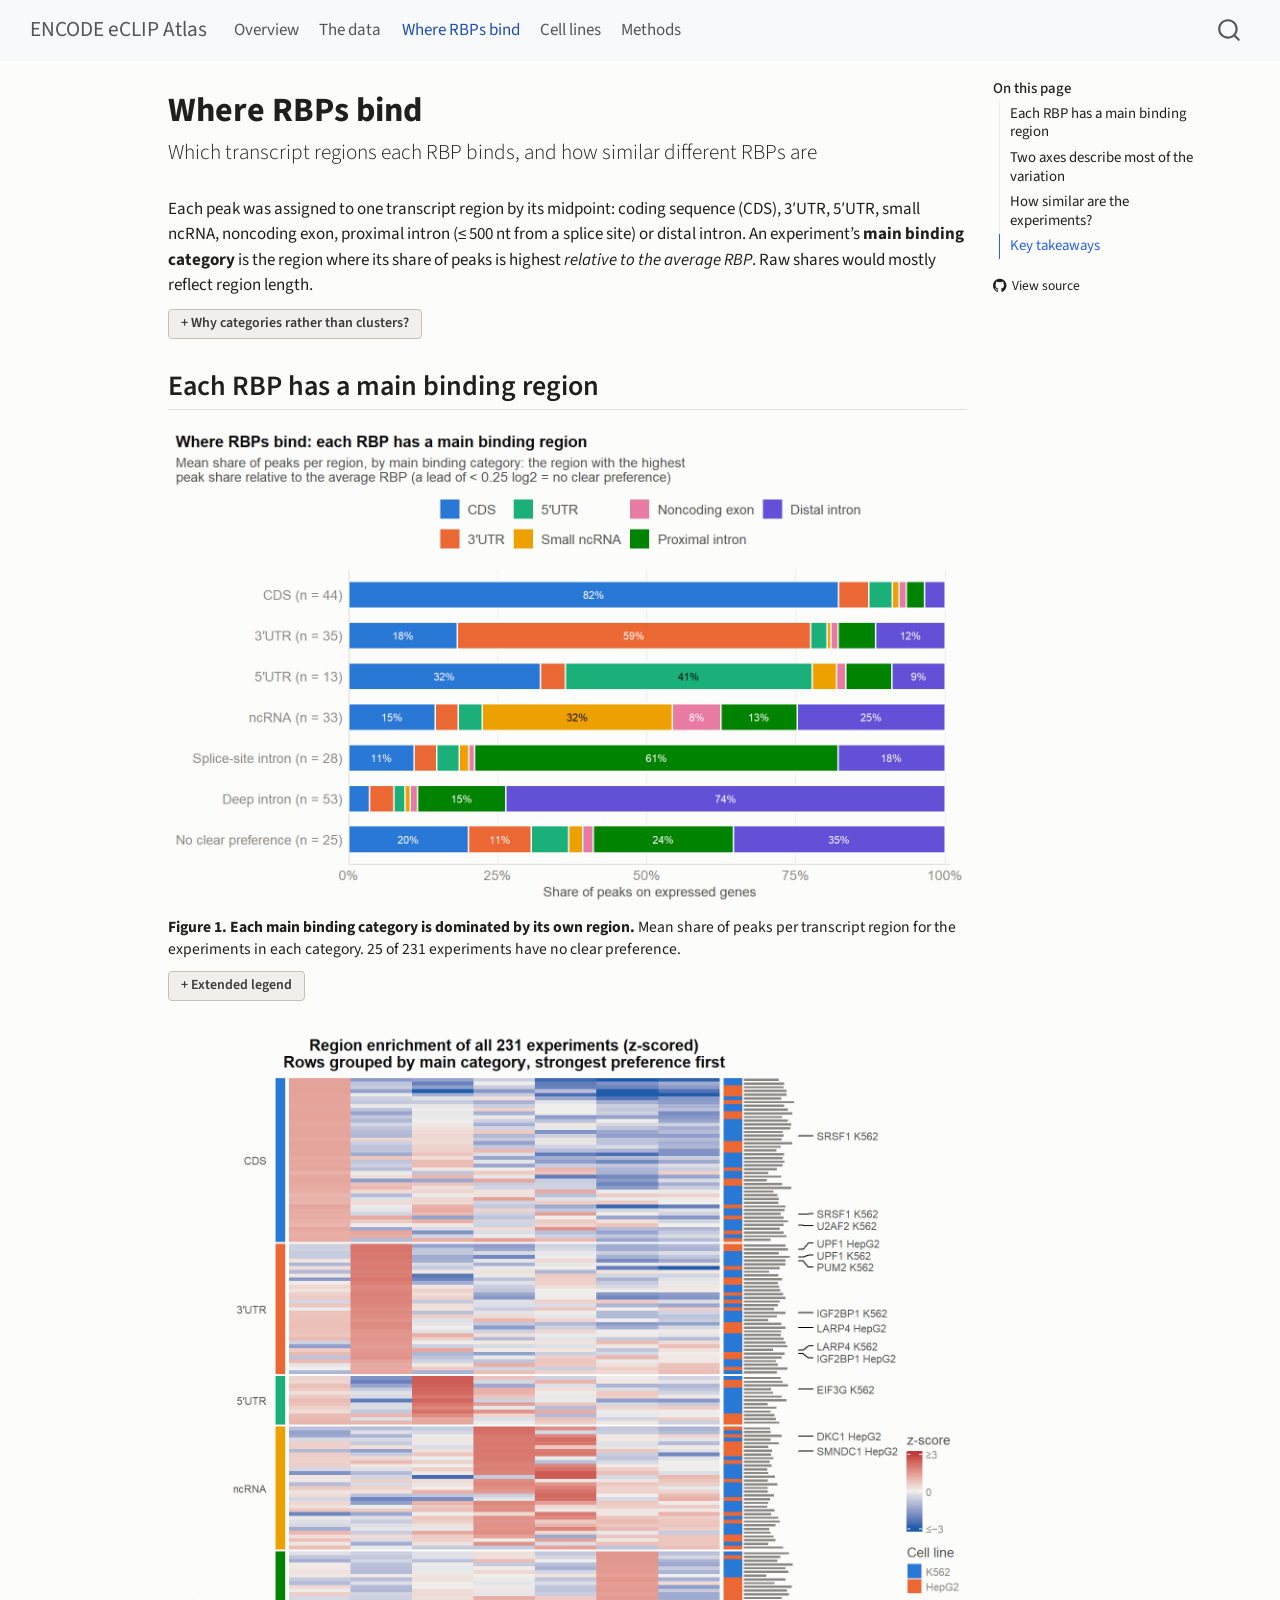
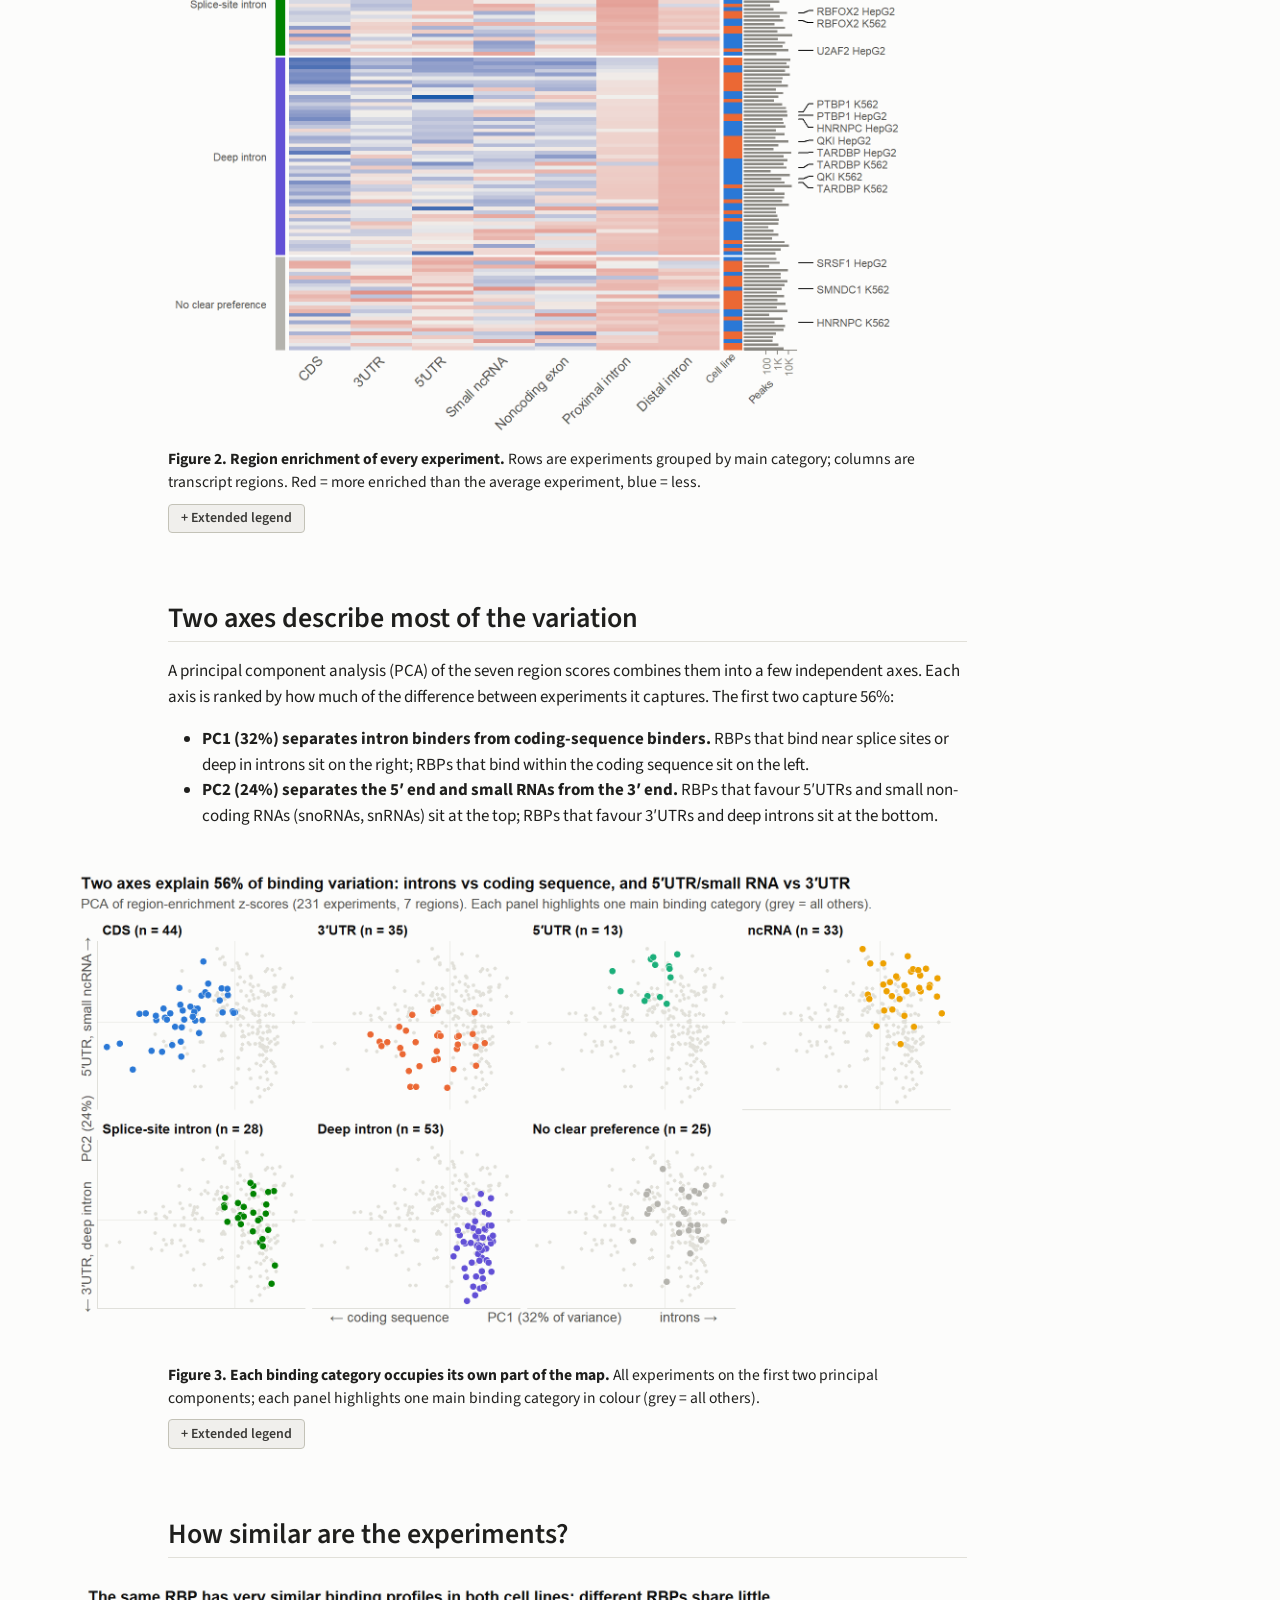
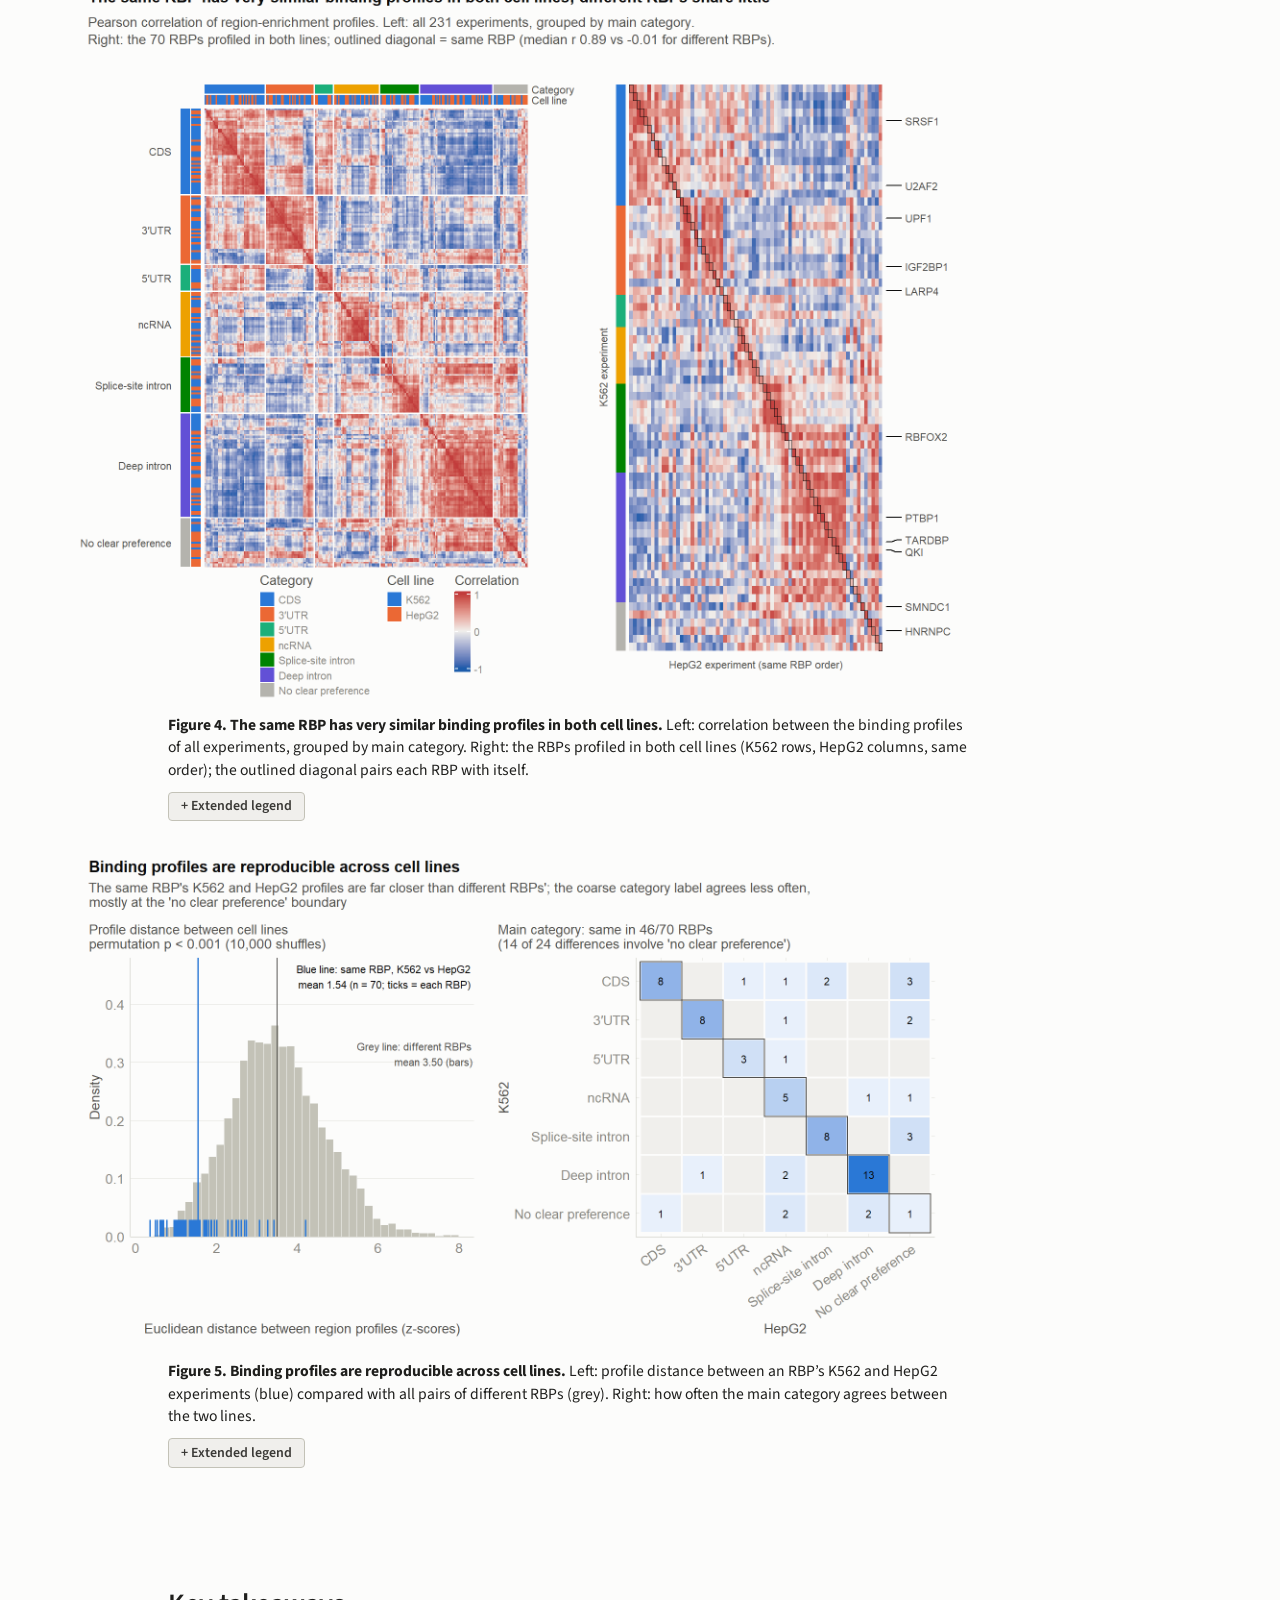
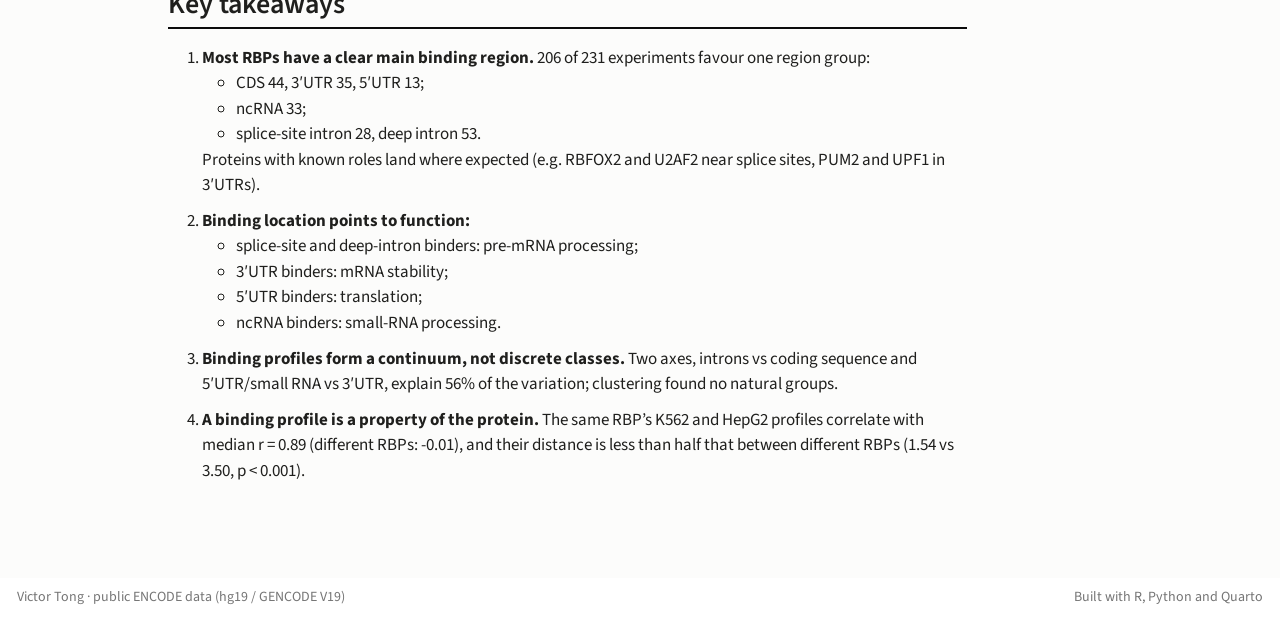
==== report/binding.html @ dcdb687b "Built site for gh-pages" ====
<!DOCTYPE html>
<html xmlns="http://www.w3.org/1999/xhtml" lang="en" xml:lang="en"><head>

<meta charset="utf-8">
<meta name="generator" content="quarto-1.11.9">

<meta name="viewport" content="width=device-width, initial-scale=1.0, user-scalable=yes">


<title>Where RBPs bind – ENCODE eCLIP Atlas</title>
<style>
/* Default styles provided by pandoc.
** See https://pandoc.org/MANUAL.html#variables-for-html for config info.
*/
span.smallcaps{font-variant: small-caps;}
div.columns{display: flex; gap: 1.5em;}
div.column{flex: auto;}
@media screen {
div.columns{gap: min(4vw, 1.5em);}
div.column{overflow-x: auto;}
}
div.hanging-indent{margin-left: 1.5em; text-indent: -1.5em;}
ul.task-list{list-style: none;}
ul.task-list li input[type="checkbox"] {
  width: 0.8em;
  margin: 0 0.8em 0.2em -1em; /* quarto-specific, see https://github.com/quarto-dev/quarto-cli/issues/4556 */ 
  vertical-align: middle;
}
</style>


<script src="../site_libs/quarto-nav/quarto-nav.js"></script>
<script src="../site_libs/quarto-nav/headroom.min.js"></script>
<script src="../site_libs/clipboard/clipboard.min.js"></script>
<script src="../site_libs/quarto-search/autocomplete.umd.js"></script>
<script src="../site_libs/quarto-search/fuse.min.js"></script>
<script src="../site_libs/quarto-search/quarto-search.js"></script>
<meta name="quarto:offset" content="../">
<script src="../site_libs/quarto-html/quarto.js" type="module"></script>
<script src="../site_libs/quarto-html/tabsets/tabsets.js" type="module"></script>
<script src="../site_libs/quarto-html/scrollable-regions/scrollable-regions.js" type="module"></script>
<script src="../site_libs/quarto-html/popper.min.js"></script>
<script src="../site_libs/quarto-html/tippy.umd.min.js"></script>
<script src="../site_libs/quarto-html/anchor.min.js"></script>
<link href="../site_libs/quarto-html/tippy.css" rel="stylesheet">
<link href="../site_libs/quarto-html/quarto-syntax-highlighting-63b5708e65d6cd79cd7618c58d0c21e7.css" rel="stylesheet" id="quarto-text-highlighting-styles">
<script src="../site_libs/bootstrap/bootstrap.min.js"></script>
<link href="../site_libs/bootstrap/bootstrap-icons.css" rel="stylesheet">
<link href="../site_libs/bootstrap/bootstrap-48eea8e06ff06eb442a2daacfce5ac08.min.css" rel="stylesheet" append-hash="true" id="quarto-bootstrap" data-mode="light">
<script id="quarto-search-options" type="application/json">{
  "location": "navbar",
  "copy-button": false,
  "collapse-after": 3,
  "panel-placement": "end",
  "type": "overlay",
  "limit": 50,
  "keyboard-shortcut": [
    "f",
    "/",
    "s"
  ],
  "show-item-context": false,
  "language": {
    "search-no-results-text": "No results",
    "search-matching-documents-text": "matching documents",
    "search-copy-link-title": "Copy link to search",
    "search-hide-matches-text": "Hide additional matches",
    "search-more-match-text": "more match in this document",
    "search-more-matches-text": "more matches in this document",
    "search-clear-button-title": "Clear",
    "search-text-placeholder": "",
    "search-detached-cancel-button-title": "Cancel",
    "search-submit-button-title": "Submit",
    "search-label": "Search"
  }
}</script>


<link rel="stylesheet" href="../report/report.css">
</head>

<body class="nav-fixed quarto-light"><a id="quarto-skip-link" class="visually-hidden-focusable" href="#quarto-document-content">Skip to main content</a>

<div id="quarto-search-results"></div>
  <header id="quarto-header" class="headroom fixed-top">
    <nav class="navbar navbar-expand-lg " data-bs-theme="dark" aria-label="Site">
      <div class="navbar-container container-fluid">
      <div class="navbar-brand-container mx-auto">
    <a class="navbar-brand" href="../index.html">
    <span class="navbar-title">ENCODE eCLIP Atlas</span>
    </a>
  </div>
          <button class="navbar-toggler" type="button" data-bs-toggle="collapse" data-bs-target="#navbarCollapse" aria-controls="navbarCollapse" aria-expanded="false" aria-label="Toggle navigation" onclick="if (window.quartoToggleHeadroom) { window.quartoToggleHeadroom(); }">
  <span class="navbar-toggler-icon"></span>
</button>
          <div class="collapse navbar-collapse" id="navbarCollapse">
            <ul class="navbar-nav navbar-nav-scroll me-auto">
  <li class="nav-item">
    <a class="nav-link" href="../index.html"> 
<span class="menu-text">Overview</span></a>
  </li>  
  <li class="nav-item">
    <a class="nav-link" href="../report/data.html"> 
<span class="menu-text">The data</span></a>
  </li>  
  <li class="nav-item">
    <a class="nav-link active" href="../report/binding.html" aria-current="page"> 
<span class="menu-text">Where RBPs bind</span></a>
  </li>  
  <li class="nav-item">
    <a class="nav-link" href="../report/cross-cell.html"> 
<span class="menu-text">Cell lines</span></a>
  </li>  
  <li class="nav-item">
    <a class="nav-link" href="../report/methods.html"> 
<span class="menu-text">Methods</span></a>
  </li>  
</ul>
          </div> <!-- /navcollapse -->
            <div class="quarto-navbar-tools">
</div>
            <div id="quarto-search" class="" title="Search"></div>
      </div> <!-- /container-fluid -->
    </nav>
</header>
<!-- content -->
<div id="quarto-content" class="quarto-container page-columns page-rows-contents page-layout-article page-navbar">
<!-- sidebar -->
<!-- margin-sidebar -->
    <div id="quarto-margin-sidebar" class="sidebar margin-sidebar">
        <nav id="TOC" role="doc-toc" aria-labelledby="toc-title" class="toc-active">
    <h2 id="toc-title">On this page</h2>
   
  <ul>
  <li><a href="#each-rbp-has-a-main-binding-region" id="toc-each-rbp-has-a-main-binding-region" class="nav-link active" data-scroll-target="#each-rbp-has-a-main-binding-region">Each RBP has a main binding region</a></li>
  <li><a href="#two-axes-describe-most-of-the-variation" id="toc-two-axes-describe-most-of-the-variation" class="nav-link" data-scroll-target="#two-axes-describe-most-of-the-variation">Two axes describe most of the variation</a></li>
  <li><a href="#how-similar-are-the-experiments" id="toc-how-similar-are-the-experiments" class="nav-link" data-scroll-target="#how-similar-are-the-experiments">How similar are the experiments?</a></li>
  <li><a href="#key-takeaways" id="toc-key-takeaways" class="nav-link" data-scroll-target="#key-takeaways">Key takeaways</a></li>
  </ul>
<div class="toc-actions"><ul><li><a href="https://github.com/VictorTong7/encode-eclip-atlas/blob/main/analysis/report/binding.qmd" class="toc-action"><i class="bi bi-github"></i>View source</a></li></ul></div></nav>
    </div>
<!-- main -->
<main class="content page-columns page-full" id="quarto-document-content" tabindex="-1">

<header id="title-block-header" class="quarto-title-block default">
<div class="quarto-title">
<h1 class="title">Where RBPs bind</h1>
<p class="subtitle lead">Which transcript regions each RBP binds, and how similar different RBPs are</p>
</div>



<div class="quarto-title-meta">

    
  
    
  </div>
  


</header>


<p>Each peak was assigned to one transcript region by its midpoint: coding sequence (CDS), 3′UTR, 5′UTR, small ncRNA, noncoding exon, proximal intron (≤ 500 nt from a splice site) or distal intron. An experiment’s <strong>main binding category</strong> is the region where its share of peaks is highest <em>relative to the average RBP</em>. Raw shares would mostly reflect region length.</p>
<details class="legend-more">
<summary>
Why categories rather than clusters?
</summary>
<p>The original plan clustered RBPs by their region profiles. The clusters were weak: mean silhouette 0.18–0.21 for 4–12 clusters, with no natural number of groups, and membership was unstable under resampling. The profiles form a continuum, so a transparent rule (main region, or “no clear preference” if the lead is under 0.25 log2) describes them more honestly.</p>
</details>
<section id="each-rbp-has-a-main-binding-region" class="level2">
<h2 class="anchored" data-anchor-id="each-rbp-has-a-main-binding-region">Each RBP has a main binding region</h2>
<div class="quarto-figure quarto-figure-center">
<figure class="figure">
<p><img src="../results/figures/aim1_landscape_a_region_composition.png" class="img-fluid figure-img" style="width:100.0%"></p>
<figcaption><strong>Figure 1. Each main binding category is dominated by its own region.</strong> Mean share of peaks per transcript region for the experiments in each category. 25 of 231 experiments have no clear preference.</figcaption>
</figure>
</div>
<details class="legend-more">
<summary>
Extended legend
</summary>
<ul>
<li><strong>Experiments:</strong> 231 eCLIP experiments with ≥ 100 peaks; peaks on expressed genes only.</li>
<li><strong>Category rule:</strong> for each region, the experiment’s peak share is compared with the mean share across all experiments in the same cell line (log2 ratio). The category is the group of the highest-scoring region.
<ul>
<li>Groups: CDS; 3′UTR; 5′UTR; ncRNA (small ncRNA + noncoding exon); splice-site intron (proximal intron); deep intron (distal intron).</li>
<li>An experiment whose best group leads the next by &lt; 0.25 log2 (&lt; 1.19×) is labelled “no clear preference”.</li>
</ul></li>
<li><strong>Category sizes:</strong> CDS 44, 3′UTR 35, 5′UTR 13, ncRNA 33, splice-site intron 28, deep intron 53, no clear preference 25.</li>
<li><strong>Bars:</strong> each bar shows the mean share of peaks in each of the 7 regions, averaged over the category’s experiments and normalised to 100%. Labels are shown for segments ≥ 8%.</li>
</ul>
<p>Script: <code>analysis/R/05_binding_landscape_figures.R</code>; data: <code>analysis/results/tables/rbp_categories.tsv</code>.</p>
</details>
<div class="quarto-figure quarto-figure-center">
<figure class="figure">
<p><img src="../results/figures/aim1_landscape_b_enrichment_heatmap.png" class="img-fluid figure-img" style="width:100.0%"></p>
<figcaption><strong>Figure 2. Region enrichment of every experiment.</strong> Rows are experiments grouped by main category; columns are transcript regions. Red = more enriched than the average experiment, blue = less.</figcaption>
</figure>
</div>
<details class="legend-more">
<summary>
Extended legend
</summary>
<ul>
<li><strong>Enrichment:</strong> for each experiment and region, log2 of the region’s share of peaks (on expressed genes) divided by the region’s share of the expressed transcriptome’s length in that cell line.</li>
<li><strong>Scaling:</strong> values are z-scored per region across the 231 experiments and capped at ±3. Z-scoring removes the region-wide length effect, under which introns look depleted for every RBP.</li>
<li><strong>Row order:</strong> grouped by main category, strongest preference (largest lead) first.</li>
<li><strong>Right-hand annotations:</strong> cell line, peak count (log scale) and selected well-studied RBPs.</li>
</ul>
<p>Script: <code>analysis/R/05_binding_landscape_figures.R</code>; data: <code>analysis/results/tables/rbp_clusters.tsv</code> (z-scores).</p>
</details>
</section>
<section id="two-axes-describe-most-of-the-variation" class="level2 page-columns page-full">
<h2 class="anchored" data-anchor-id="two-axes-describe-most-of-the-variation">Two axes describe most of the variation</h2>
<p>A principal component analysis (PCA) of the seven region scores combines them into a few independent axes. Each axis is ranked by how much of the difference between experiments it captures. The first two capture 56%:</p>
<ul>
<li><strong>PC1 (32%) separates intron binders from coding-sequence binders.</strong> RBPs that bind near splice sites or deep in introns sit on the right; RBPs that bind within the coding sequence sit on the left.</li>
<li><strong>PC2 (24%) separates the 5′ end and small RNAs from the 3′ end.</strong> RBPs that favour 5′UTRs and small non-coding RNAs (snoRNAs, snRNAs) sit at the top; RBPs that favour 3′UTRs and deep introns sit at the bottom.</li>
</ul>
<div class="quarto-figure quarto-figure-center page-columns page-full">
<figure class="figure page-columns page-full">
<p class="page-columns page-full"><img src="../results/figures/aim1_landscape_c_pca.png" class="img-fluid figure-img column-page-left"></p>
<figcaption><strong>Figure 3. Each binding category occupies its own part of the map.</strong> All experiments on the first two principal components; each panel highlights one main binding category in colour (grey = all others).</figcaption>
</figure>
</div>
<details class="legend-more">
<summary>
Extended legend
</summary>
<ul>
<li><strong>PCA:</strong> run on the 231 × 7 matrix of z-scored region enrichments (Figure 2), centred, without further scaling (<code>prcomp</code> in R).</li>
<li><strong>Variance explained:</strong> PC1 32%, PC2 24%, PC3 14%. PC3 is not shown; it mainly separates 3′UTR and noncoding-exon binding.</li>
<li><strong>Axis meaning:</strong> the arrow labels come from the region loadings (<code>analysis/results/tables/pca_loadings.tsv</code>).
<ul>
<li>PC1: positive for proximal and distal intron, negative for CDS.</li>
<li>PC2: positive for 5′UTR and small ncRNA, negative for 3′UTR and distal intron.</li>
</ul></li>
<li><strong>Points:</strong> each point is one experiment, in the same position in every panel.</li>
<li><strong>Caveat:</strong> the categories were assigned from the same region profiles, so some separation is expected by construction. The figure shows where the categories sit within the continuous variation.</li>
</ul>
<p>Script: <code>analysis/R/05_binding_landscape_figures.R</code>; data: <code>analysis/results/tables/pca_variance.tsv</code>, <code>pca_loadings.tsv</code>.</p>
</details>
</section>
<section id="how-similar-are-the-experiments" class="level2 page-columns page-full">
<h2 class="anchored" data-anchor-id="how-similar-are-the-experiments">How similar are the experiments?</h2>
<div class="quarto-figure quarto-figure-center page-columns page-full">
<figure class="figure page-columns page-full">
<p class="page-columns page-full"><img src="../results/figures/aim1_landscape_d_similarity.png" class="img-fluid figure-img column-page-left"></p>
<figcaption><strong>Figure 4. The same RBP has very similar binding profiles in both cell lines.</strong> Left: correlation between the binding profiles of all experiments, grouped by main category. Right: the RBPs profiled in both cell lines (K562 rows, HepG2 columns, same order); the outlined diagonal pairs each RBP with itself.</figcaption>
</figure>
</div>
<details class="legend-more">
<summary>
Extended legend
</summary>
<ul>
<li><strong>Similarity:</strong> Pearson correlation between two experiments’ 7-value z-scored region profiles (Figure 2). Red = similar, blue = opposite profiles.</li>
<li><strong>Left (231 × 231 experiments):</strong> rows and columns are grouped by main category. Within each category they are ordered by average-linkage hierarchical clustering on 1 − r. Side bars show category and cell line.</li>
<li><strong>Right (70 RBPs with ≥ 100 peaks in both lines):</strong> rows are K562 experiments, columns the HepG2 experiment of the same RBP, in the same order, so the diagonal (outlined) compares each RBP with itself. Where an RBP has two K562 experiments, the first listed is used. About ten well-studied RBPs are labelled.</li>
<li><strong>Result:</strong> same-RBP median r = 0.89; different RBPs median r = -0.01.</li>
</ul>
<p>Script: <code>analysis/R/05_binding_landscape_figures.R</code>.</p>
</details>
<div class="quarto-figure quarto-figure-center page-columns page-full">
<figure class="figure page-columns page-full">
<p class="page-columns page-full"><img src="../results/figures/aim1_landscape_e_concordance.png" class="img-fluid figure-img column-page-left"></p>
<figcaption><strong>Figure 5. Binding profiles are reproducible across cell lines.</strong> Left: profile distance between an RBP’s K562 and HepG2 experiments (blue) compared with all pairs of different RBPs (grey). Right: how often the main category agrees between the two lines.</figcaption>
</figure>
</div>
<details class="legend-more">
<summary>
Extended legend
</summary>
<ul>
<li><strong>Distance:</strong> Euclidean distance between two experiments’ z-scored region profiles.</li>
<li><strong>Left:</strong>
<ul>
<li>grey histogram: all 4,830 K562–HepG2 pairs of <em>different</em> RBPs (mean 3.50);</li>
<li>blue ticks: the 70 same-RBP pairs (mean 1.54);</li>
<li>vertical lines: the two means.</li>
</ul></li>
<li><strong>Test:</strong> permutation test (10,000 random re-pairings of K562 and HepG2 experiments, one-sided), p &lt; 0.001.</li>
<li><strong>Right:</strong> cross-tabulation of main category in K562 (rows) and HepG2 (columns) for the 70 RBPs; the diagonal (outlined) means agreement.
<ul>
<li>The category agrees in 46 of 70.</li>
<li>Most disagreements involve “no clear preference”: an experiment near the 0.25 log2 cut-off can fall on either side in the two lines even when the profiles are similar.</li>
</ul></li>
</ul>
<p>Script: <code>analysis/R/05_binding_landscape_figures.R</code>; data: <code>analysis/results/tables/concordance.tsv</code>, <code>category_concordance.tsv</code>.</p>
</details>
</section>
<section id="key-takeaways" class="level2">
<h2 class="anchored" data-anchor-id="key-takeaways">Key takeaways</h2>
<ol type="1">
<li><strong>Most RBPs have a clear main binding region.</strong> 206 of 231 experiments favour one region group:
<ul>
<li>CDS 44, 3′UTR 35, 5′UTR 13;</li>
<li>ncRNA 33;</li>
<li>splice-site intron 28, deep intron 53.</li>
</ul>
Proteins with known roles land where expected (e.g.&nbsp;RBFOX2 and U2AF2 near splice sites, PUM2 and UPF1 in 3′UTRs).</li>
<li><strong>Binding location points to function:</strong>
<ul>
<li>splice-site and deep-intron binders: pre-mRNA processing;</li>
<li>3′UTR binders: mRNA stability;</li>
<li>5′UTR binders: translation;</li>
<li>ncRNA binders: small-RNA processing.</li>
</ul></li>
<li><strong>Binding profiles form a continuum, not discrete classes.</strong> Two axes, introns vs coding sequence and 5′UTR/small RNA vs 3′UTR, explain 56% of the variation; clustering found no natural groups.</li>
<li><strong>A binding profile is a property of the protein.</strong> The same RBP’s K562 and HepG2 profiles correlate with median r = 0.89 (different RBPs: -0.01), and their distance is less than half that between different RBPs (1.54 vs 3.50, p &lt; 0.001).</li>
</ol>


</section>

</main> <!-- /main -->
<script id="quarto-html-after-body" type="application/javascript">
  window.document.addEventListener("DOMContentLoaded", function (event) {
    const icon = "";
    const anchorJS = new window.AnchorJS();
    anchorJS.options = {
      placement: 'right',
      icon: icon
    };
    anchorJS.add('.anchored');
    const isCodeAnnotation = (el) => {
      for (const clz of el.classList) {
        if (clz.startsWith('code-annotation-')) {                     
          return true;
        }
      }
      return false;
    }
    const onCopySuccess = function(e) {
      // button target
      const button = e.trigger;
      // don't keep focus
      button.blur();
      // flash "checked"
      button.classList.add('code-copy-button-checked');
      var currentTitle = button.getAttribute("title");
      button.setAttribute("title", "Copied!");
      let tooltip;
      if (window.bootstrap) {
        button.setAttribute("data-bs-toggle", "tooltip");
        button.setAttribute("data-bs-placement", "left");
        button.setAttribute("data-bs-title", "Copied!");
        tooltip = new bootstrap.Tooltip(button, 
          { trigger: "manual", 
            customClass: "code-copy-button-tooltip",
            offset: [0, -8]});
        tooltip.show();    
      }
      setTimeout(function() {
        if (tooltip) {
          tooltip.hide();
          button.removeAttribute("data-bs-title");
          button.removeAttribute("data-bs-toggle");
          button.removeAttribute("data-bs-placement");
        }
        button.setAttribute("title", currentTitle);
        button.classList.remove('code-copy-button-checked');
      }, 1000);
      // clear code selection
      e.clearSelection();
    }
    const getTextToCopy = function(trigger) {
      const outerScaffold = trigger.parentElement.cloneNode(true);
      const codeEl = outerScaffold.querySelector('code');
      for (const childEl of codeEl.children) {
        if (isCodeAnnotation(childEl)) {
          childEl.remove();
        }
      }
      return codeEl.innerText;
    }
    const clipboard = new window.ClipboardJS('.code-copy-button:not([data-in-quarto-modal])', {
      text: getTextToCopy
    });
    clipboard.on('success', onCopySuccess);
    if (window.document.getElementById('quarto-embedded-source-code-modal')) {
      const clipboardModal = new window.ClipboardJS('.code-copy-button[data-in-quarto-modal]', {
        text: getTextToCopy,
        container: window.document.getElementById('quarto-embedded-source-code-modal')
      });
      clipboardModal.on('success', onCopySuccess);
    }
      var localhostRegex = new RegExp(/^(?:http|https):\/\/localhost\:?[0-9]*\//);
      var mailtoRegex = new RegExp(/^mailto:/);
        var filterRegex = new RegExp("https:\/\/victortong7\.github\.io\/encode-eclip-atlas\/");
      var isInternal = (href) => {
          return filterRegex.test(href) || localhostRegex.test(href) || mailtoRegex.test(href);
      }
      // Inspect non-navigation links and adorn them if external
      window.quartoDecorateExternalLinks = function (root) {
     var links = (root || window.document).querySelectorAll('a[href]:not(.nav-link):not(.navbar-brand):not(.toc-action):not(.sidebar-link):not(.sidebar-item-toggle):not(.pagination-link):not(.no-external):not([aria-hidden]):not(.dropdown-item):not(.quarto-navigation-tool):not(.about-link)');
      for (var i=0; i<links.length; i++) {
        const link = links[i];
        if (!isInternal(link.href)) {
          // undo the damage that might have been done by quarto-nav.js in the case of
          // links that we want to consider external
          if (link.dataset.originalHref !== undefined) {
            link.href = link.dataset.originalHref;
          }
          if (!link.classList.contains('no-external-icon')) {
          }
        }
      }
      };
      window.quartoDecorateExternalLinks(window.document);
    // Esc closes the popup (WCAG 1.4.13) and focus leaving both trigger and
    // popup closes it (WCAG 2.4.11); tippy handles neither for interactive popups.
    const hideOnEscAndFocusOut = {
      name: 'hideOnEscAndFocusOut',
      defaultValue: true,
      fn(instance) {
        const dismiss = () => {
          // A show scheduled by the trigger delay would otherwise reopen it
          instance.clearDelayTimeouts();
          instance.hide();
        };
        const onKeyDown = (event) => {
          if (event.key !== 'Escape') {
            return;
          }
          // Keep Esc from also reaching page handlers (e.g. reveal.js overview),
          // except an open reveal.js slide menu, which Esc should close too.
          // The menu handles keys only when its keyboard option is on.
          const menuHandlesEsc = window.Reveal?.getPlugin?.('menu')?.isOpen() &&
            window.Reveal.getConfig().menu?.keyboard !== false;
          if (!menuHandlesEsc) {
            event.stopPropagation();
          }
          if (instance.popper.contains(window.document.activeElement)) {
            // Disabled while refocusing so the focus trigger does not reopen it
            instance.disable();
            instance.reference.focus();
            instance.enable();
          }
          dismiss();
        };
        const onFocusOut = (event) => {
          const target = event.relatedTarget;
          if (target && !instance.reference.contains(target) &&
              !instance.popper.contains(target)) {
            dismiss();
          }
        };
        // On the trigger too: a click trigger (code-annotations: select) has no
        // blur handling. Attached for the instance's lifetime so leaving the
        // trigger also cancels a show still pending on the trigger delay.
        instance.reference.addEventListener('focusout', onFocusOut);
        return {
          onShow() {
            window.document.addEventListener('keydown', onKeyDown, true);
            instance.popper.addEventListener('focusout', onFocusOut);
          },
          onHide() {
            window.document.removeEventListener('keydown', onKeyDown, true);
            instance.popper.removeEventListener('focusout', onFocusOut);
          },
          onDestroy() {
            instance.reference.removeEventListener('focusout', onFocusOut);
          },
        };
      },
    };
    function tippyHover(el, contentFn, onTriggerFn, onUntriggerFn) {
      const config = {
        allowHTML: true,
        maxWidth: 500,
        delay: 100,
        arrow: false,
        appendTo: function(el) {
            return el.parentElement;
        },
        interactive: true,
        interactiveBorder: 10,
        theme: 'quarto',
        placement: 'bottom-start',
        plugins: [hideOnEscAndFocusOut],
      };
      if (contentFn) {
        config.content = contentFn;
      }
      if (onTriggerFn) {
        config.onTrigger = onTriggerFn;
      }
      if (onUntriggerFn) {
        config.onUntrigger = onUntriggerFn;
      }
      window.tippy(el, config); 
    }
    const noterefs = window.document.querySelectorAll('a[role="doc-noteref"]');
    for (var i=0; i<noterefs.length; i++) {
      const ref = noterefs[i];
      tippyHover(ref, function() {
        // use id or data attribute instead here
        let href = ref.getAttribute('data-footnote-href') || ref.getAttribute('href');
        try { href = new URL(href).hash; } catch {}
        const id = href.replace(/^#\/?/, "");
        const note = window.document.getElementById(id);
        if (note) {
          return note.innerHTML;
        } else {
          return "";
        }
      });
    }
    const xrefs = window.document.querySelectorAll('a.quarto-xref');
    const processXRef = (id, note) => {
      // Strip column container classes
      const stripColumnClz = (el) => {
        el.classList.remove("page-full", "page-columns");
        if (el.children) {
          for (const child of el.children) {
            stripColumnClz(child);
          }
        }
      }
      stripColumnClz(note)
      if (id === null || id.startsWith('sec-')) {
        // Special case sections, only their first couple elements
        const container = document.createElement("div");
        if (note.children && note.children.length > 2) {
          container.appendChild(note.children[0].cloneNode(true));
          for (let i = 1; i < note.children.length; i++) {
            const child = note.children[i];
            if (child.tagName === "P" && child.innerText === "") {
              continue;
            } else {
              container.appendChild(child.cloneNode(true));
              break;
            }
          }
          if (window.Quarto?.typesetMath) {
            window.Quarto.typesetMath(container);
          }
          return container.innerHTML
        } else {
          if (window.Quarto?.typesetMath) {
            window.Quarto.typesetMath(note);
          }
          return note.innerHTML;
        }
      } else {
        // Remove any anchor links if they are present
        const anchorLink = note.querySelector('a.anchorjs-link');
        if (anchorLink) {
          anchorLink.remove();
        }
        if (window.Quarto?.typesetMath) {
          window.Quarto.typesetMath(note);
        }
        if (note.classList.contains("callout")) {
          return note.outerHTML;
        } else {
          return note.innerHTML;
        }
      }
    }
    for (var i=0; i<xrefs.length; i++) {
      const xref = xrefs[i];
      tippyHover(xref, undefined, function(instance) {
        instance.disable();
        let url = xref.getAttribute('href');
        let hash = undefined; 
        if (url.startsWith('#')) {
          hash = url;
        } else {
          try { hash = new URL(url).hash; } catch {}
        }
        if (hash) {
          const id = hash.replace(/^#\/?/, "");
          const note = window.document.getElementById(id);
          if (note !== null) {
            try {
              const html = processXRef(id, note.cloneNode(true));
              instance.setContent(html);
            } finally {
              instance.enable();
              instance.show();
            }
          } else {
            // See if we can fetch this
            fetch(url.split('#')[0])
            .then(res => res.text())
            .then(html => {
              const parser = new DOMParser();
              const htmlDoc = parser.parseFromString(html, "text/html");
              const note = htmlDoc.getElementById(id);
              if (note !== null) {
                const html = processXRef(id, note);
                instance.setContent(html);
              } 
            }).finally(() => {
              instance.enable();
              instance.show();
            });
          }
        } else {
          // See if we can fetch a full url (with no hash to target)
          // This is a special case and we should probably do some content thinning / targeting
          fetch(url)
          .then(res => res.text())
          .then(html => {
            const parser = new DOMParser();
            const htmlDoc = parser.parseFromString(html, "text/html");
            const note = htmlDoc.querySelector('main.content');
            if (note !== null) {
              // This should only happen for chapter cross references
              // (since there is no id in the URL)
              // remove the first header
              if (note.children.length > 0 && note.children[0].tagName === "HEADER") {
                note.children[0].remove();
              }
              const html = processXRef(null, note);
              instance.setContent(html);
            } 
          }).finally(() => {
            instance.enable();
            instance.show();
          });
        }
      }, function(instance) {
      });
    }
        let selectedAnnoteEl;
        const selectorForAnnotation = ( cell, annotation) => {
          let cellAttr = 'data-code-cell="' + cell + '"';
          let lineAttr = 'data-code-annotation="' +  annotation + '"';
          const selector = 'span[' + cellAttr + '][' + lineAttr + ']';
          return selector;
        }
        const selectCodeLines = (annoteEl) => {
          const doc = window.document;
          const targetCell = annoteEl.getAttribute("data-target-cell");
          const targetAnnotation = annoteEl.getAttribute("data-target-annotation");
          const annoteSpan = window.document.querySelector(selectorForAnnotation(targetCell, targetAnnotation));
          const lines = annoteSpan.getAttribute("data-code-lines").split(",");
          const lineIds = lines.map((line) => {
            return targetCell + "-" + line;
          })
          // Each band is positioned against its own containing block, which is
          // not the offsetParent of the lines, so place it from client rects.
          const placeBand = (band, firstEl, lastEl, codeBlock) => {
            const container = band.offsetParent;
            if (container === null) {
              return;
            }
            const containerRect = container.getBoundingClientRect();
            // Reveal.js scales slides with a transform, so convert client
            // pixels back to the CSS pixels of the container.
            const scale = containerRect.height / container.offsetHeight || 1;
            const firstRect = firstEl.getBoundingClientRect();
            const lastRect = lastEl.getBoundingClientRect();
            const top = (firstRect.top - containerRect.top) / scale - container.clientTop + container.scrollTop;
            const height = (lastRect.bottom - firstRect.top) / scale;
            band.style.top = top - 2 + "px";
            band.style.height = height + 4 + "px";
            if (codeBlock) {
              // Without the copy button wrapper, the containing block is wider
              // than the code block, so span the code block explicitly.
              const blockRect = codeBlock.getBoundingClientRect();
              band.style.left = (blockRect.left - containerRect.left) / scale - container.clientLeft + container.scrollLeft + "px";
              band.style.width = blockRect.width / scale + "px";
            }
          };
          if (lineIds.length > 0) {
            const el = window.document.getElementById(lineIds[0]);
            const lastEl = window.document.getElementById(lineIds[lineIds.length - 1]);
            const parent = el.parentElement.parentElement;
            // cook up a div (if necessary) and position it
            let div = window.document.getElementById("code-annotation-line-highlight");
            if (div === null) {
              div = window.document.createElement("div");
              div.setAttribute("id", "code-annotation-line-highlight");
              div.style.position = 'absolute';
              parent.appendChild(div);
            }
            placeBand(div, el, lastEl, parent.closest("div.sourceCode") || parent);
            let gutterDiv = window.document.getElementById("code-annotation-line-highlight-gutter");
            if (gutterDiv === null) {
              gutterDiv = window.document.createElement("div");
              gutterDiv.setAttribute("id", "code-annotation-line-highlight-gutter");
              gutterDiv.style.position = 'absolute';
              const codeCell = window.document.getElementById(targetCell);
              const gutter = codeCell.querySelector('.code-annotation-gutter');
              gutter.appendChild(gutterDiv);
            }
            placeBand(gutterDiv, el, lastEl);
            selectedAnnoteEl = annoteEl;
          }
        };
        const unselectCodeLines = () => {
          const elementsIds = ["code-annotation-line-highlight", "code-annotation-line-highlight-gutter"];
          elementsIds.forEach((elId) => {
            const div = window.document.getElementById(elId);
            if (div) {
              div.remove();
            }
          });
          selectedAnnoteEl = undefined;
        };
          // Handle positioning of the toggle
      window.addEventListener(
        "resize",
        throttle(() => {
          elRect = undefined;
          if (selectedAnnoteEl) {
            selectCodeLines(selectedAnnoteEl);
          }
        }, 10)
      );
      function throttle(fn, ms) {
      let throttle = false;
      let timer;
        return (...args) => {
          if(!throttle) { // first call gets through
              fn.apply(this, args);
              throttle = true;
          } else { // all the others get throttled
              if(timer) clearTimeout(timer); // cancel #2
              timer = setTimeout(() => {
                fn.apply(this, args);
                timer = throttle = false;
              }, ms);
          }
        };
      }
        // Attach click handler to the DT
        const annoteDls = window.document.querySelectorAll('dt[data-target-cell]');
        for (const annoteDlNode of annoteDls) {
          annoteDlNode.addEventListener('click', (event) => {
            const clickedEl = event.target;
            if (clickedEl !== selectedAnnoteEl) {
              unselectCodeLines();
              const activeEl = window.document.querySelector('dt[data-target-cell].code-annotation-active');
              if (activeEl) {
                activeEl.classList.remove('code-annotation-active');
              }
              selectCodeLines(clickedEl);
              clickedEl.classList.add('code-annotation-active');
            } else {
              // Unselect the line
              unselectCodeLines();
              clickedEl.classList.remove('code-annotation-active');
            }
          });
        }
    const findCites = (el) => {
      const parentEl = el.parentElement;
      if (parentEl) {
        const cites = parentEl.dataset.cites;
        if (cites) {
          return {
            el,
            cites: cites.split(' ')
          };
        } else {
          return findCites(el.parentElement)
        }
      } else {
        return undefined;
      }
    };
    var bibliorefs = window.document.querySelectorAll('a[role="doc-biblioref"]');
    for (var i=0; i<bibliorefs.length; i++) {
      const ref = bibliorefs[i];
      const citeInfo = findCites(ref);
      if (citeInfo) {
        tippyHover(citeInfo.el, function() {
          var popup = window.document.createElement('div');
          citeInfo.cites.forEach(function(cite) {
            var citeDiv = window.document.createElement('div');
            citeDiv.classList.add('hanging-indent');
            citeDiv.classList.add('csl-entry');
            var biblioDiv = window.document.getElementById('ref-' + cite);
            if (biblioDiv) {
              citeDiv.innerHTML = biblioDiv.innerHTML;
            }
            popup.appendChild(citeDiv);
          });
          return popup.innerHTML;
        });
      }
    }
  });
  </script>
  <script type="application/javascript">
  window.quartoScrollableRegionsLabels = {"code":"Scrollable code","output":"Scrollable output"};
  </script>
</div> <!-- /content -->
<footer class="footer">
  <div class="nav-footer">
    <div class="nav-footer-left">
<p>Victor Tong · public ENCODE data (hg19 / GENCODE V19)</p>
</div>   
    <div class="nav-footer-center">
      &nbsp;
    <div class="toc-actions d-sm-block d-md-none"><ul><li><a href="https://github.com/VictorTong7/encode-eclip-atlas/blob/main/analysis/report/binding.qmd" class="toc-action"><i class="bi bi-github"></i>View source</a></li></ul></div></div>
    <div class="nav-footer-right">
<p>Built with R, Python and Quarto</p>
</div>
  </div>
</footer>




</body></html>
---- site_libs/quarto-html/tippy.css ----
.tippy-box[data-animation=fade][data-state=hidden]{opacity:0}[data-tippy-root]{max-width:calc(100vw - 10px)}.tippy-box{position:relative;background-color:#333;color:#fff;border-radius:4px;font-size:14px;line-height:1.4;white-space:normal;outline:0;transition-property:transform,visibility,opacity}.tippy-box[data-placement^=top]>.tippy-arrow{bottom:0}.tippy-box[data-placement^=top]>.tippy-arrow:before{bottom:-7px;left:0;border-width:8px 8px 0;border-top-color:initial;transform-origin:center top}.tippy-box[data-placement^=bottom]>.tippy-arrow{top:0}.tippy-box[data-placement^=bottom]>.tippy-arrow:before{top:-7px;left:0;border-width:0 8px 8px;border-bottom-color:initial;transform-origin:center bottom}.tippy-box[data-placement^=left]>.tippy-arrow{right:0}.tippy-box[data-placement^=left]>.tippy-arrow:before{border-width:8px 0 8px 8px;border-left-color:initial;right:-7px;transform-origin:center left}.tippy-box[data-placement^=right]>.tippy-arrow{left:0}.tippy-box[data-placement^=right]>.tippy-arrow:before{left:-7px;border-width:8px 8px 8px 0;border-right-color:initial;transform-origin:center right}.tippy-box[data-inertia][data-state=visible]{transition-timing-function:cubic-bezier(.54,1.5,.38,1.11)}.tippy-arrow{width:16px;height:16px;color:#333}.tippy-arrow:before{content:"";position:absolute;border-color:transparent;border-style:solid}.tippy-content{position:relative;padding:5px 9px;z-index:1}
---- site_libs/quarto-html/quarto-syntax-highlighting-63b5708e65d6cd79cd7618c58d0c21e7.css ----
/* quarto syntax highlight colors */
:root {
  --quarto-hl-ot-color: #003B4F;
  --quarto-hl-at-color: #657422;
  --quarto-hl-ss-color: #20794D;
  --quarto-hl-an-color: #5E5E5E;
  --quarto-hl-fu-color: #4758AB;
  --quarto-hl-st-color: #20794D;
  --quarto-hl-cf-color: #003B4F;
  --quarto-hl-op-color: #5E5E5E;
  --quarto-hl-er-color: #AD0000;
  --quarto-hl-bn-color: #AD0000;
  --quarto-hl-al-color: #AD0000;
  --quarto-hl-va-color: #111111;
  --quarto-hl-bu-color: inherit;
  --quarto-hl-ex-color: inherit;
  --quarto-hl-pp-color: #AD0000;
  --quarto-hl-in-color: #5E5E5E;
  --quarto-hl-vs-color: #20794D;
  --quarto-hl-wa-color: #5E5E5E;
  --quarto-hl-do-color: #5E5E5E;
  --quarto-hl-im-color: #00769E;
  --quarto-hl-ch-color: #20794D;
  --quarto-hl-dt-color: #AD0000;
  --quarto-hl-fl-color: #AD0000;
  --quarto-hl-co-color: #5E5E5E;
  --quarto-hl-cv-color: #5E5E5E;
  --quarto-hl-cn-color: #8f5902;
  --quarto-hl-sc-color: #5E5E5E;
  --quarto-hl-dv-color: #AD0000;
  --quarto-hl-kw-color: #003B4F;
}

/* other quarto variables */
:root {
  --quarto-font-monospace: SFMono-Regular, Menlo, Monaco, Consolas, "Liberation Mono", "Courier New", monospace;
}

/* syntax highlight based on Pandoc's rules */
pre > code.sourceCode > span {
  color: #003B4F;
}

code.sourceCode > span {
  color: #003B4F;
}

div.sourceCode,
div.sourceCode pre.sourceCode {
  color: #003B4F;
}

/* Normal */
code span {
  color: #003B4F;
}

/* Alert */
code span.al {
  color: #AD0000;
  font-style: inherit;
}

/* Annotation */
code span.an {
  color: #5E5E5E;
  font-style: inherit;
}

/* Attribute */
code span.at {
  color: #657422;
  font-style: inherit;
}

/* BaseN */
code span.bn {
  color: #AD0000;
  font-style: inherit;
}

/* BuiltIn */
code span.bu {
  font-style: inherit;
}

/* ControlFlow */
code span.cf {
  color: #003B4F;
  font-weight: bold;
  font-style: inherit;
}

/* Char */
code span.ch {
  color: #20794D;
  font-style: inherit;
}

/* Constant */
code span.cn {
  color: #8f5902;
  font-style: inherit;
}

/* Comment */
code span.co {
  color: #5E5E5E;
  font-style: inherit;
}

/* CommentVar */
code span.cv {
  color: #5E5E5E;
  font-style: italic;
}

/* Documentation */
code span.do {
  color: #5E5E5E;
  font-style: italic;
}

/* DataType */
code span.dt {
  color: #AD0000;
  font-style: inherit;
}

/* DecVal */
code span.dv {
  color: #AD0000;
  font-style: inherit;
}

/* Error */
code span.er {
  color: #AD0000;
  font-style: inherit;
}

/* Extension */
code span.ex {
  font-style: inherit;
}

/* Float */
code span.fl {
  color: #AD0000;
  font-style: inherit;
}

/* Function */
code span.fu {
  color: #4758AB;
  font-style: inherit;
}

/* Import */
code span.im {
  color: #00769E;
  font-style: inherit;
}

/* Information */
code span.in {
  color: #5E5E5E;
  font-style: inherit;
}

/* Keyword */
code span.kw {
  color: #003B4F;
  font-weight: bold;
  font-style: inherit;
}

/* Operator */
code span.op {
  color: #5E5E5E;
  font-style: inherit;
}

/* Other */
code span.ot {
  color: #003B4F;
  font-style: inherit;
}

/* Preprocessor */
code span.pp {
  color: #AD0000;
  font-style: inherit;
}

/* SpecialChar */
code span.sc {
  color: #5E5E5E;
  font-style: inherit;
}

/* SpecialString */
code span.ss {
  color: #20794D;
  font-style: inherit;
}

/* String */
code span.st {
  color: #20794D;
  font-style: inherit;
}

/* Variable */
code span.va {
  color: #111111;
  font-style: inherit;
}

/* VerbatimString */
code span.vs {
  color: #20794D;
  font-style: inherit;
}

/* Warning */
code span.wa {
  color: #5E5E5E;
  font-style: italic;
}

.prevent-inlining {
  content: "</";
}

/*# sourceMappingURL=054cc16b9e9817627be6994582d2ffb5.css.map */
---- report/report.css ----
body { color: #1f1f1d; background: #fcfcfb; }
h1.title { font-weight: 700; }
h2 { margin-top: 2.2rem; border-bottom: 1px solid #e1e0d9; padding-bottom: .3rem; }
figcaption, .figure-caption { color: #52514e; font-size: .9rem; }
table { font-size: .9rem; }
img { max-width: 100%; height: auto; }
/* keep the page within narrow screens: wide tables scroll inside their own box, diagrams scale */
table { display: block; overflow-x: auto; max-width: 100%; }
svg, .mermaid svg, pre.mermaid svg { max-width: 100% !important; height: auto; }
main, #quarto-content { overflow-wrap: anywhere; }
@media (max-width: 600px) { body { padding-left: 16px; padding-right: 16px; } }
/* grid children may shrink below their content width, so one wide element cannot widen the page */
.page-columns > *, main, #quarto-document-content { min-width: 0; }
.quarto-figure, figure, .cell-output-display { max-width: 100%; overflow-x: auto; }

/* ---- figure legends: brief visible caption + collapsible extended legend ---- */
figcaption, .figure-caption { color: #1f1f1d; font-size: .92rem; line-height: 1.45; }
details.legend-more { margin: -0.4rem 0 1.8rem 0; font-size: .88rem; color: #3a3936; }
details.legend-more > summary {
  display: inline-block; cursor: pointer; list-style: none; user-select: none;
  padding: .2rem .7rem; border: 1px solid #c3c2b7; border-radius: 4px;
  background: #f0efec; color: #3a3936; font-size: .82rem; font-weight: 600;
}
details.legend-more > summary::-webkit-details-marker { display: none; }
details.legend-more > summary::before { content: "+ "; }
details.legend-more[open] > summary::before { content: "− "; }
details.legend-more > summary:hover { background: #e1e0d9; }
details.legend-more[open] > summary { margin-bottom: .6rem; }
details.legend-more > *:not(summary) { margin-left: .2rem; }
details.legend-more ul { padding-left: 1.2rem; margin-bottom: .4rem; }

/* ---- key takeaways: always the last section, plain text but clearly set apart ---- */
#key-takeaways, #whats-next { margin-top: 3rem; }
#key-takeaways h2, #whats-next h2 { border-bottom: 2px solid #0b0b0b; }
#key-takeaways ol > li, #whats-next ol > li { margin-bottom: .6rem; }
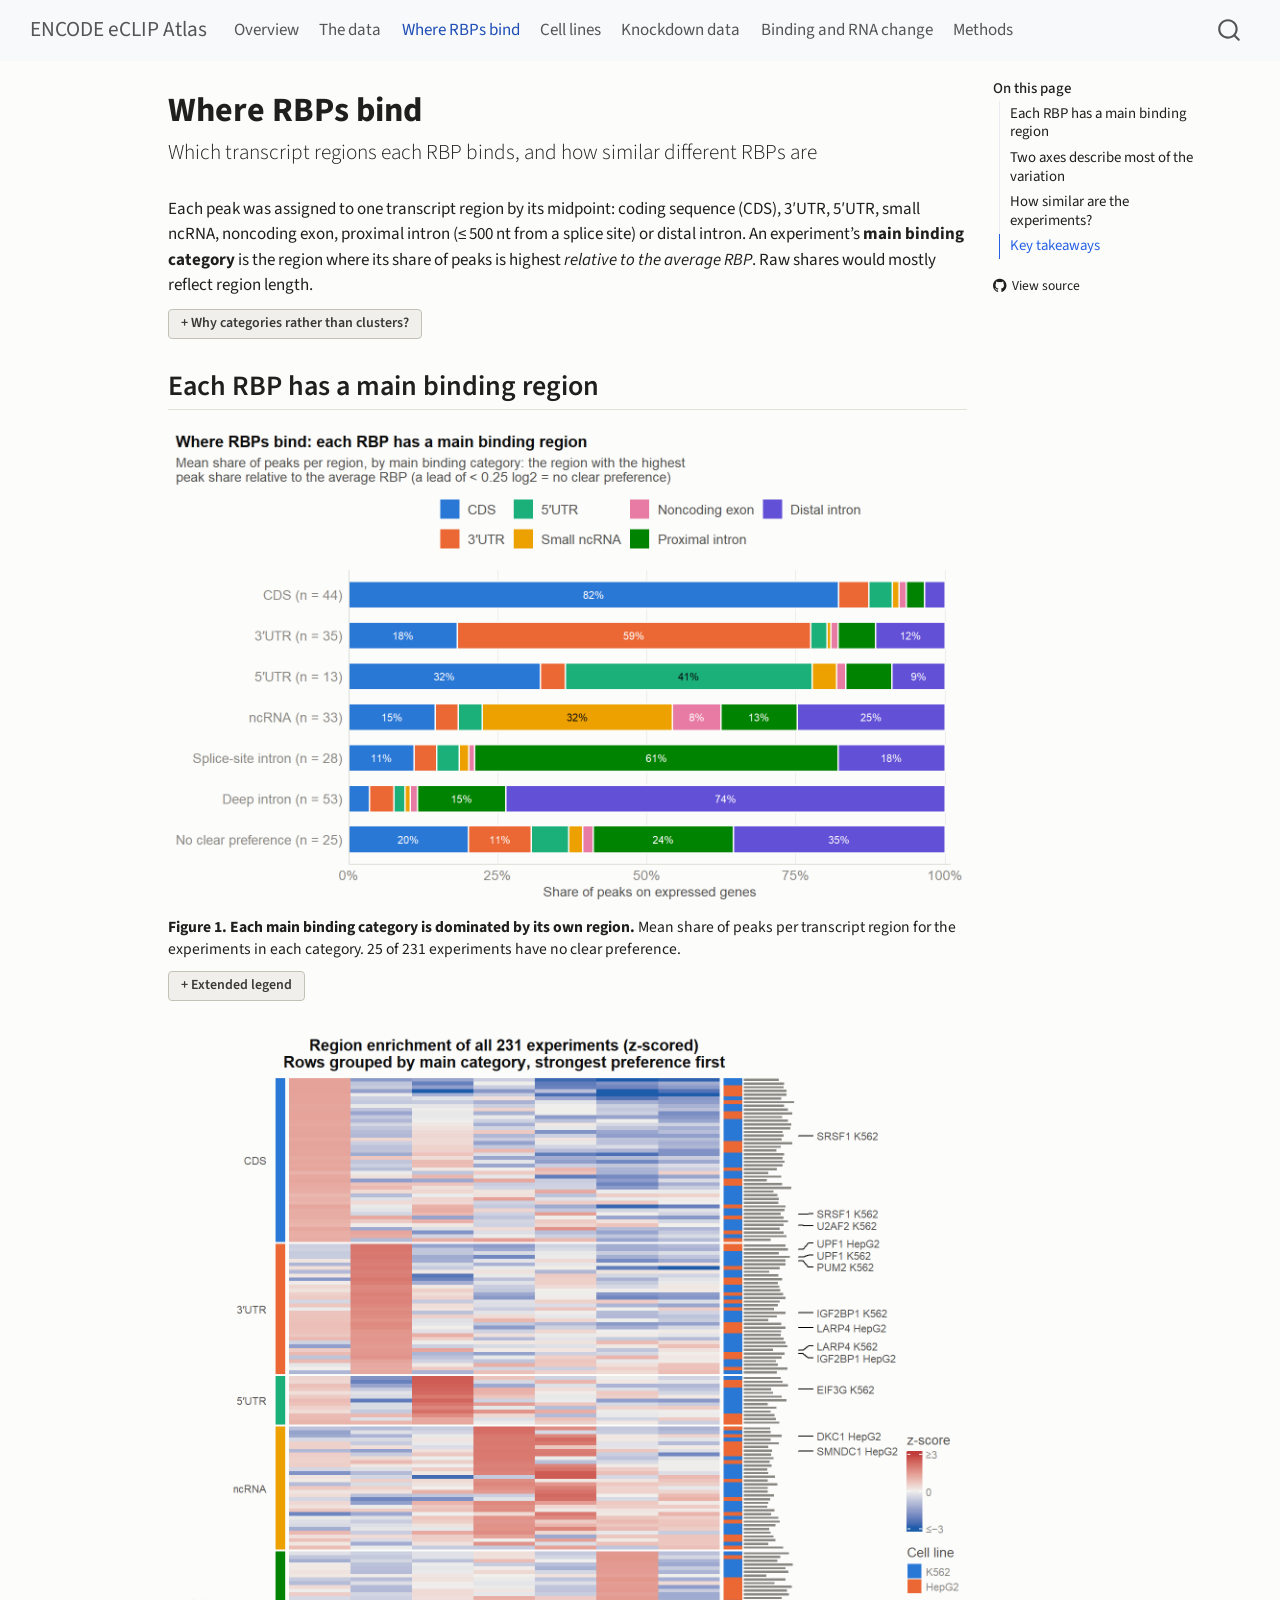
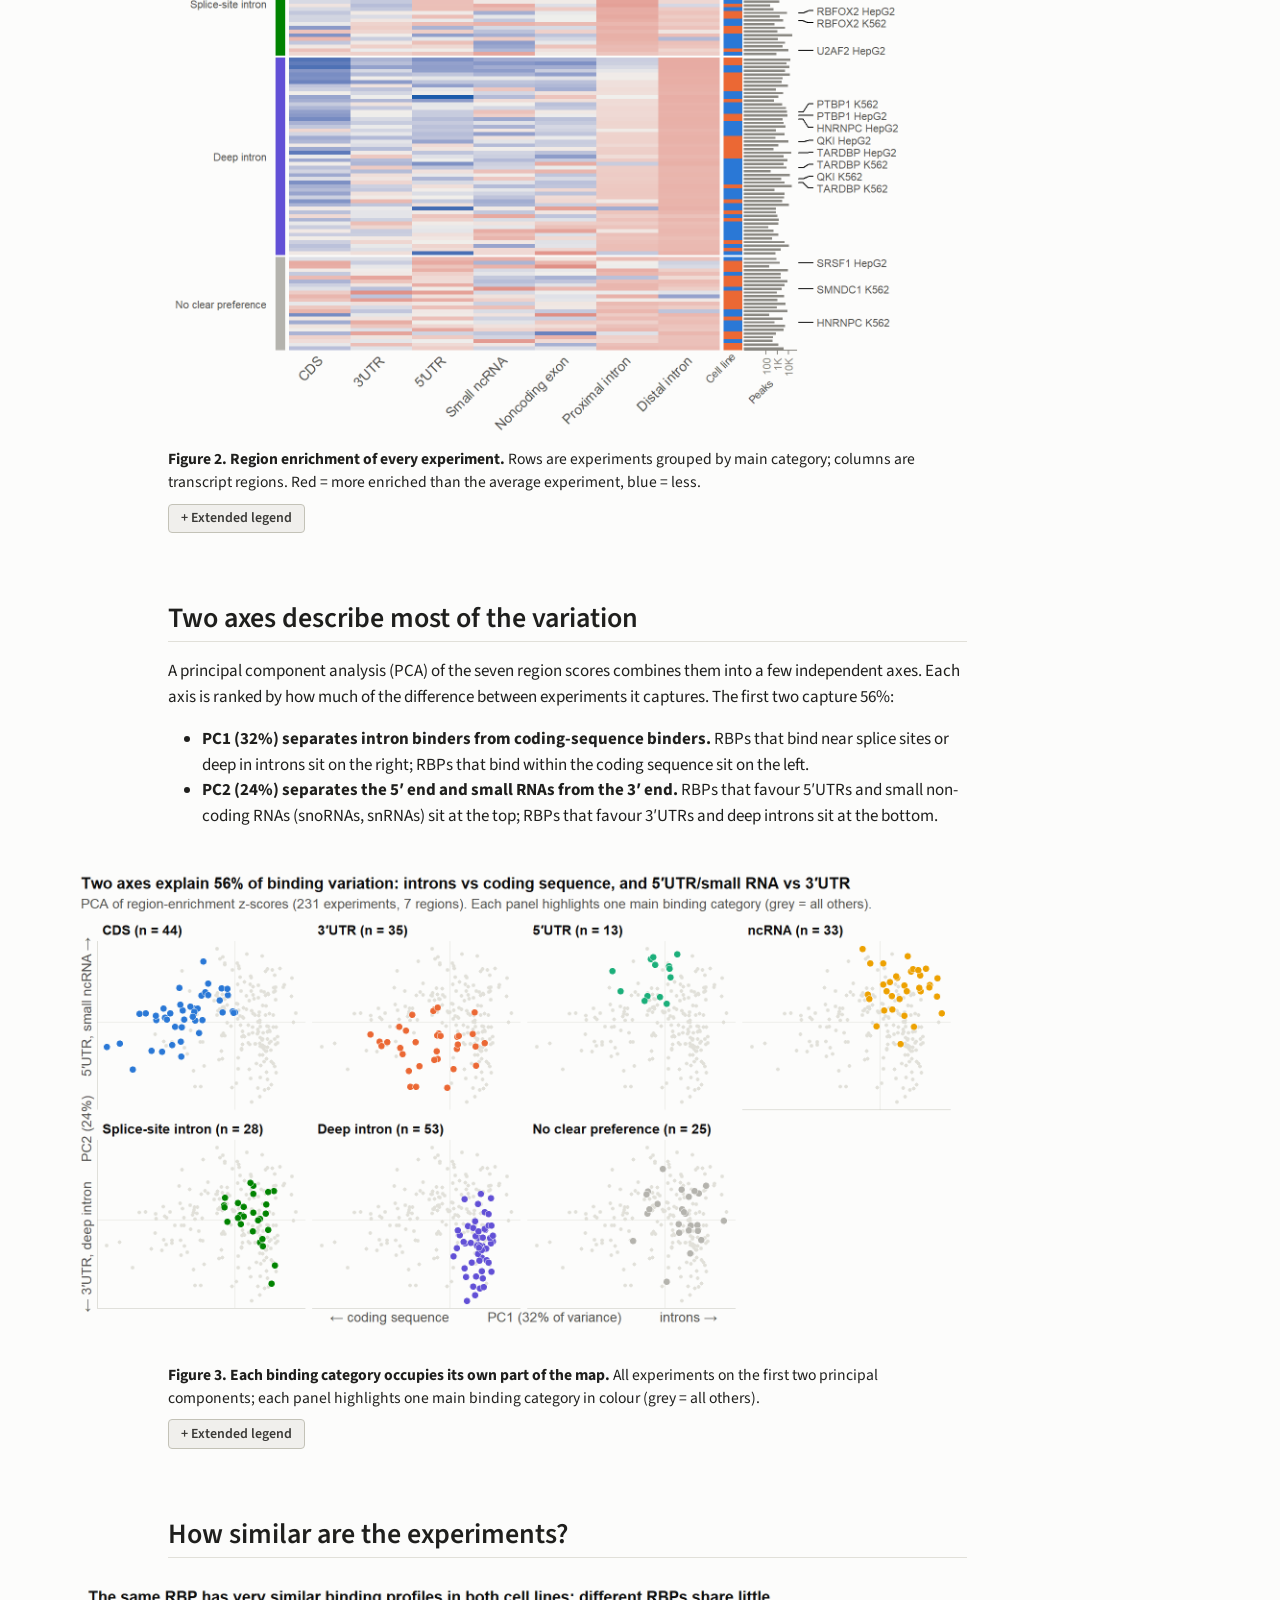
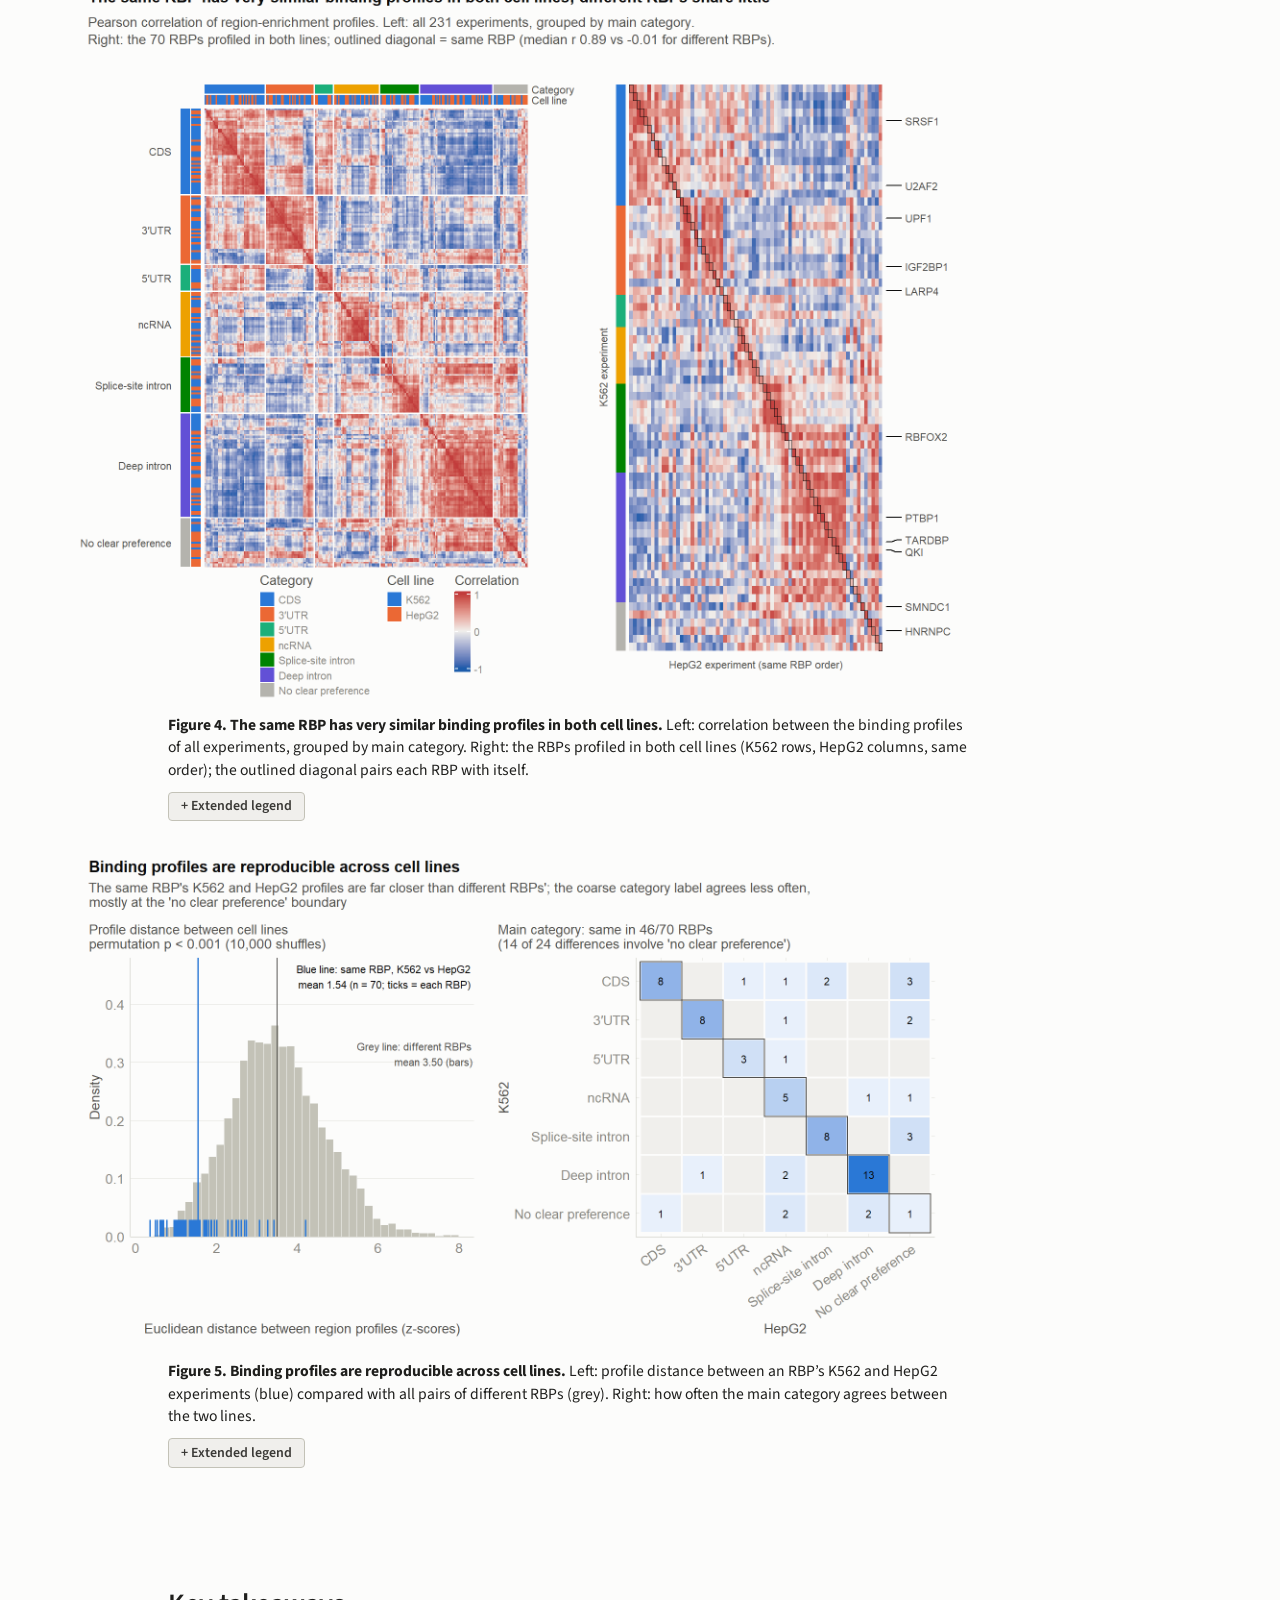
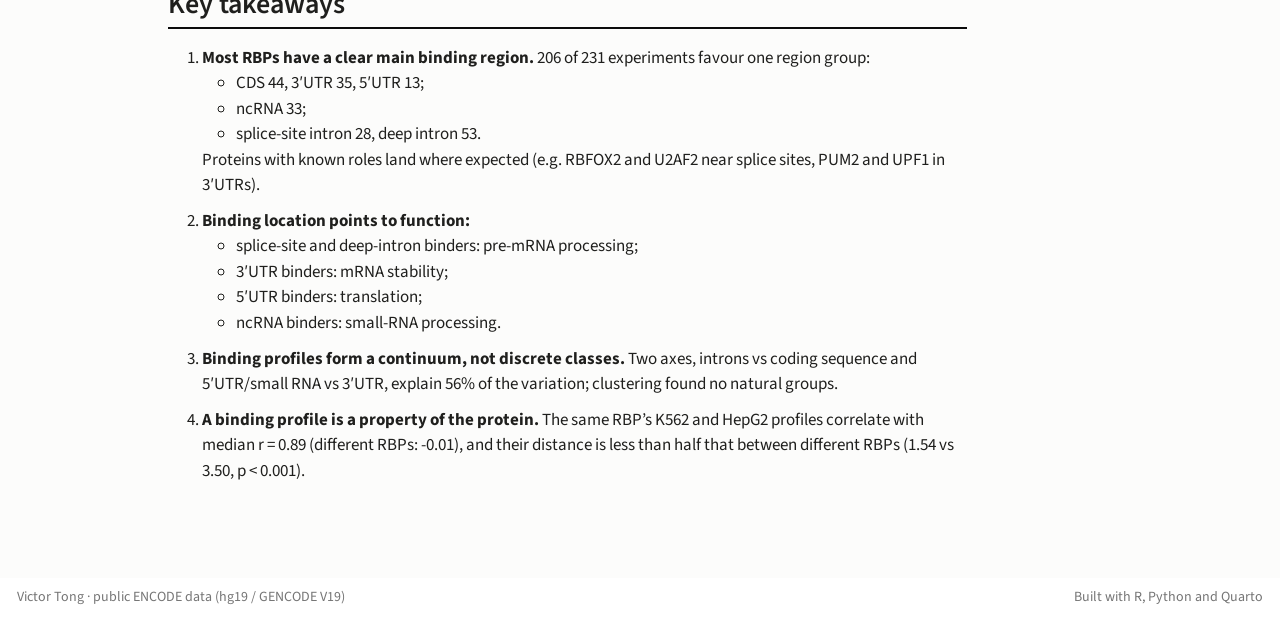
==== commit 9cc121f0: "Built site for gh-pages" ====
--- a/report/binding.html
+++ b/report/binding.html
@@ -110,6 +110,14 @@
   <li class="nav-item">
     <a class="nav-link" href="../report/cross-cell.html"> 
 <span class="menu-text">Cell lines</span></a>
+  </li>  
+  <li class="nav-item">
+    <a class="nav-link" href="../report/knockdown.html"> 
+<span class="menu-text">Knockdown data</span></a>
+  </li>  
+  <li class="nav-item">
+    <a class="nav-link" href="../report/expression.html"> 
+<span class="menu-text">Binding and RNA change</span></a>
   </li>  
   <li class="nav-item">
     <a class="nav-link" href="../report/methods.html"> 
